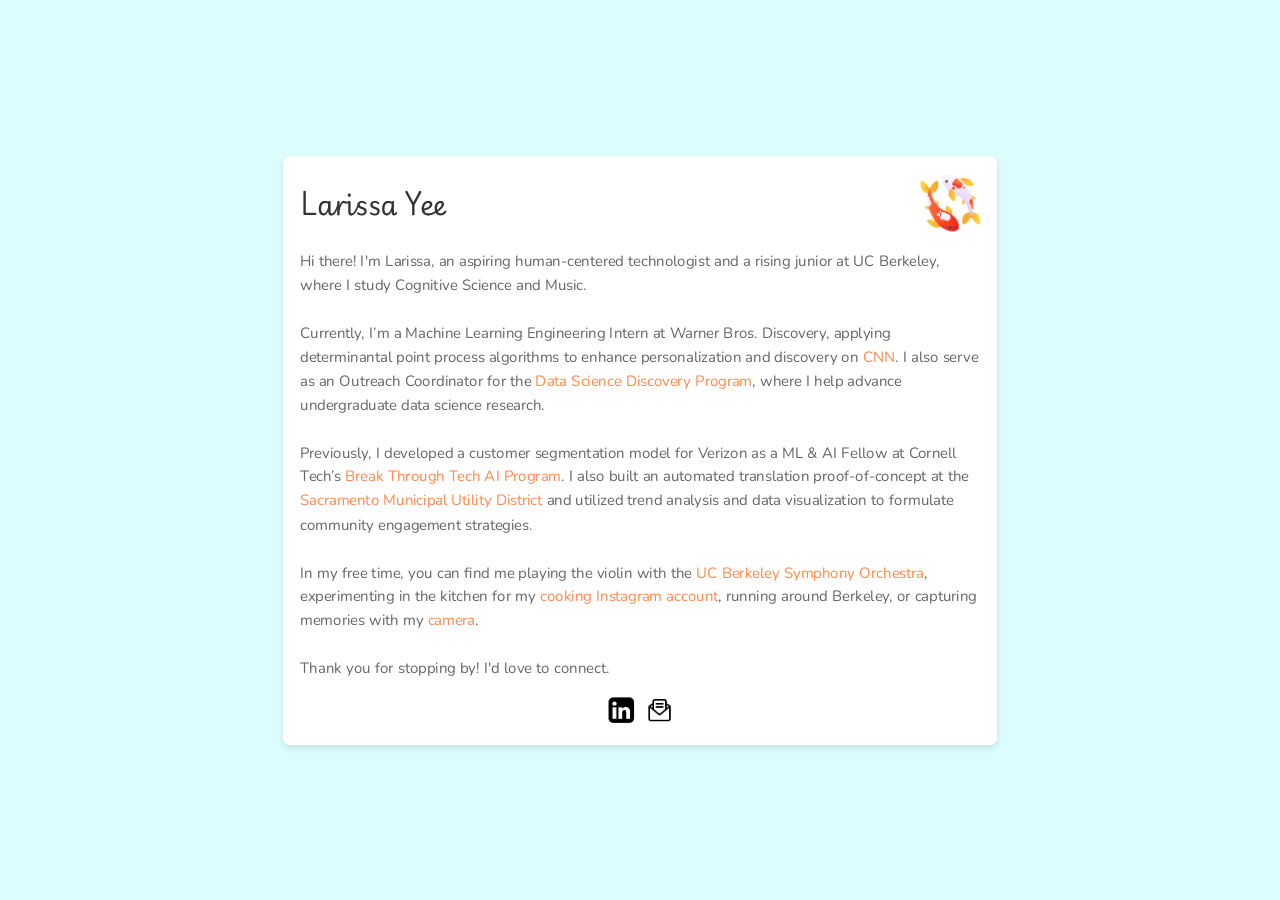
==== index.html @ 5fb636b3 "favicon io" ====
<!DOCTYPE html>
<html lang="en">
<head>
    <meta charset="UTF-8">
    <meta name="viewport" content="width=device-width, initial-scale=1.0">
    <title>Larissa Yee</title>
    <link rel="stylesheet" href="style.css">

    <link rel="preconnect" href="https://fonts.googleapis.com">
    <link rel="preconnect" href="https://fonts.gstatic.com" crossorigin>
    <link href="https://fonts.googleapis.com/css2?family=Inter:ital,opsz,wght@0,14..32,100..900;1,14..32,100..900&family=Noto+Sans:ital,wght@0,100..900;1,100..900&family=Nunito:ital,wght@0,200..1000;1,200..1000&family=Playwrite+GB+S:ital,wght@0,100..400;1,100..400&family=Roboto:ital,wght@0,100;0,300;0,400;0,500;0,700;0,900;1,100;1,300;1,400;1,500;1,700;1,900&display=swap" rel="stylesheet">
    
    <link rel="apple-touch-icon" sizes="180x180" href="favicon_io/apple-touch-icon.png">
    <link rel="icon" type="image/png" sizes="32x32" href="favicon_io/favicon-32x32.png">
    <link rel="icon" type="image/png" sizes="16x16" href="favicon_io/favicon-16x16.png">
    <link rel="manifest" href="/site.webmanifest">
</head>

<body>
    <div class="container">
        <div class="header">
            <h1>Larissa Yee</h1>
                <img src="assets/koi-fish.png" alt="pair of koi fish" class="koi-icon">
        </div>

        <p>Hi there! I'm Larissa, an aspiring human-centered technologist and 
            a rising junior at UC Berkeley, where I study Cognitive Science and Music.
        <br>
        <br>
            Currently, I’m a Machine Learning Engineering Intern at Warner Bros. Discovery, 
            applying determinantal point process algorithms to enhance personalization and discovery on <a href="https://www.cnn.com" target="_blank">CNN</a>.
            I also serve as an Outreach Coordinator for the
            <a href="https://cdss.berkeley.edu/discovery" target="_blank">Data Science Discovery Program</a>,
            where I help advance undergraduate data science research. 
        <br>
        <br>
            Previously, I developed a customer segmentation model for Verizon as a ML & AI Fellow at 
            Cornell Tech’s <a href="https://tech.cornell.edu/impact/break-through-tech/break-through-ai/" target="_blank">Break Through Tech AI Program</a>. 
            I also built an automated translation proof-of-concept at the <a href="https://www.smud.org" target="_blank">Sacramento Municipal Utility District</a> 
            and utilized trend analysis and data visualization to formulate community engagement strategies.
        <br>
        <br>
            In my free time, you can find me playing the violin with the
             <a href="https://music.berkeley.edu/performance-ensembles/uc-berkeley-symphony-orchestra" target="_blank">UC Berkeley Symphony Orchestra</a>, 
            experimenting in the kitchen for my
             <a href="https://www.instagram.com/ourzookitchen/" target="_blank">cooking Instagram account</a>, 
            running around Berkeley, or capturing memories with my 
            <a href="https://www.instagram.com/issas.lens/" target="_blank">camera</a>.
        <br>
        <br>
            Thank you for stopping by! I'd love to connect. 
        </p>

        <div class="social-icons">
            <a href="https://www.linkedin.com/in/larissa-yee" target="_blank" class="social-icon">
                <img src="assets/linkedin-sign.png" alt="LinkedIn">
            </a>
            <a href="mailto:larissa.yee@berkeley.edu" class="social-icon">
                <img src="assets/email.png" alt="Email">
            </a>
        </div>
    </div>
</body>
</html>
---- style.css ----
html, body {
    height: 100%;
    margin: 0;
    font-family: "Nunito", sans-serif;
    display: flex;
    align-items: center; /* Vertically center the container */
    justify-content: center; /* Horizontally center the container */
    background-color: rgb(220, 253, 253); 
    /* background-color: #f4f4f4; /* Light background color 
    /*background-color: rgb(220, 255, 255); */
    overflow: hidden; 
}

.container {
    max-width: 800px;
    padding: 20px;
    background-color: #ffffff; /* White background for the container */
    border-radius: 8px; /* Rounded corners for the container */
    text-align: left;
    box-shadow: 0 4px 8px rgba(0, 0, 0, 0.1); /* Optional: Adds a shadow for a subtle 3D effect */
    transform: scale(0.85); /* Adjust the scale to make the container smaller */
    transform-origin: center; /* Ensures the container scales from the center */
}

.header {
    display: flex;
    align-items: center;
    justify-content: space-between;
    margin-bottom: 20px;
}

.header h1 {
    margin: 0;
    font-size: 2em;
    color: #333; /* Dark text color */
    font-family: "Playwrite GB S", cursive;
}

.header .koi-icon {
    width: 70px; /* Size of the right-aligned icon */
    height: auto;
}

p {
    font-size: 1.1em;
    line-height: 1.6;
    color: #666; /* Slightly lighter text color for paragraph */
    margin: 0 0 20px 0; /* Margin at the bottom only */
}

.social-icons {
    display: flex;
    justify-content: center;
    gap: 15px; /* Space between icons */
}

.social-icons .social-icon img {
    width: 30px; /* Size of social media icons */
    height: auto;
}

/* General link styles */
a{
    color: #ff894e; /* Default color for links */
    text-decoration: none; /* Remove underline from links */
}

/* Link color when hovered */
a:hover {
    text-decoration: underline; /* Underline on hover for better visibility */
}
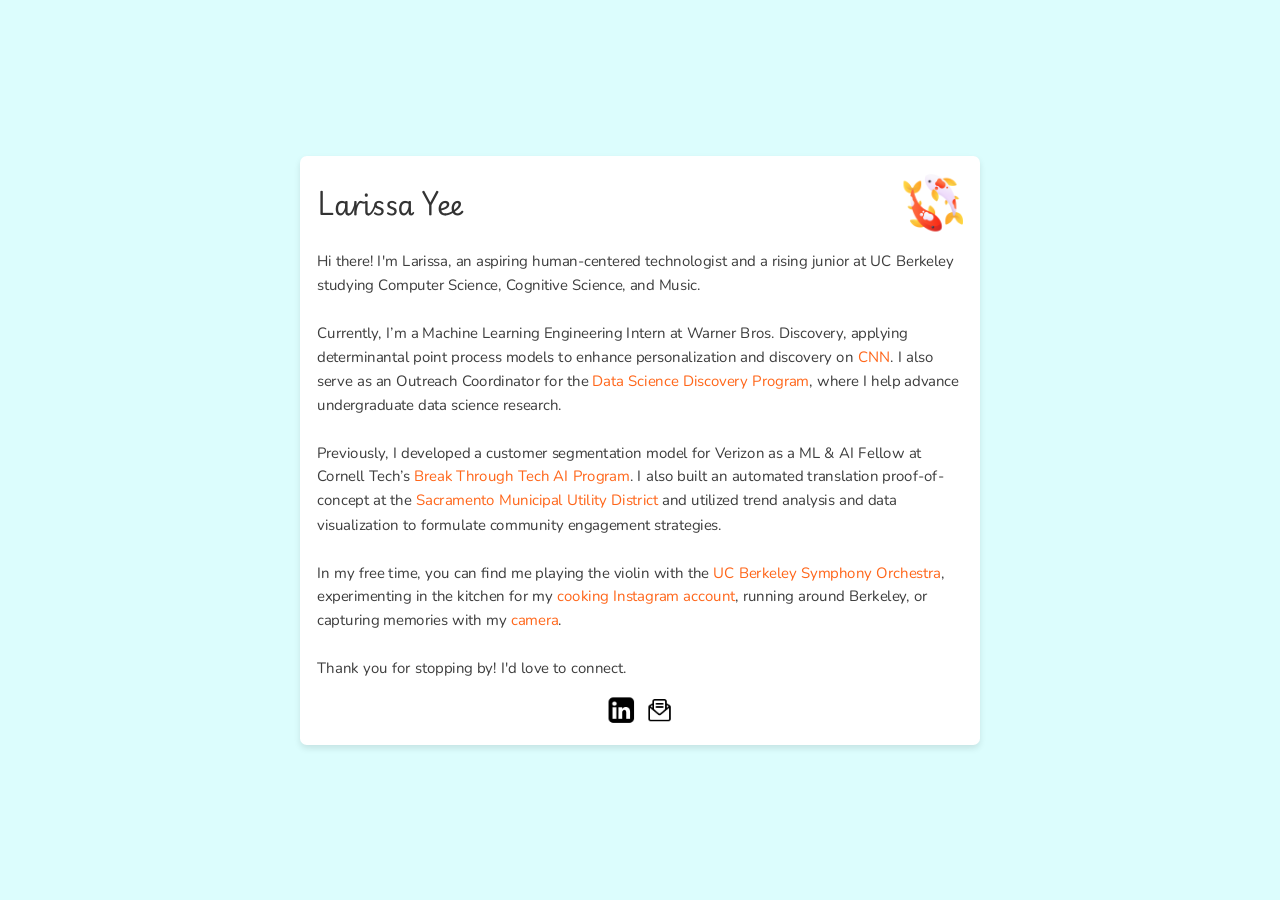
==== commit 1b6c44fe: "major" ====
--- a/index.html
+++ b/index.html
@@ -24,11 +24,11 @@
         </div>
 
         <p>Hi there! I'm Larissa, an aspiring human-centered technologist and 
-            a rising junior at UC Berkeley, where I study Cognitive Science and Music.
+            a rising junior at UC Berkeley studying Computer Science, Cognitive Science, and Music.
         <br>
         <br>
             Currently, I’m a Machine Learning Engineering Intern at Warner Bros. Discovery, 
-            applying determinantal point process algorithms to enhance personalization and discovery on <a href="https://www.cnn.com" target="_blank">CNN</a>.
+            applying determinantal point process models to enhance personalization and discovery on <a href="https://www.cnn.com" target="_blank">CNN</a>.
             I also serve as an Outreach Coordinator for the
             <a href="https://cdss.berkeley.edu/discovery" target="_blank">Data Science Discovery Program</a>,
             where I help advance undergraduate data science research. 
--- a/style.css
+++ b/style.css
@@ -6,12 +6,11 @@
     align-items: center; /* Vertically center the container */
     justify-content: center; /* Horizontally center the container */
     background-color: rgb(220, 253, 253); 
-    /* background-color: #f4f4f4; /* Light background color 
-    /*background-color: rgb(220, 255, 255); */
     overflow: hidden; 
 }
 
 .container {
+    max-width: 100%; /*800px*/
     max-width: 800px;
     padding: 20px;
     background-color: #ffffff; /* White background for the container */
@@ -20,6 +19,8 @@
     box-shadow: 0 4px 8px rgba(0, 0, 0, 0.1); /* Optional: Adds a shadow for a subtle 3D effect */
     transform: scale(0.85); /* Adjust the scale to make the container smaller */
     transform-origin: center; /* Ensures the container scales from the center */
+    margin: 0 10px;
+    box-sizing: border-box;
 }
 
 .header {
@@ -27,6 +28,7 @@
     align-items: center;
     justify-content: space-between;
     margin-bottom: 20px;
+    flex-wrap: wrap;
 }
 
 .header h1 {
@@ -34,6 +36,7 @@
     font-size: 2em;
     color: #333; /* Dark text color */
     font-family: "Playwrite GB S", cursive;
+    flex: 1;
 }
 
 .header .koi-icon {
@@ -44,7 +47,7 @@
 p {
     font-size: 1.1em;
     line-height: 1.6;
-    color: #666; /* Slightly lighter text color for paragraph */
+    color: #3d3d3d; /* Slightly lighter text color for paragraph */
     margin: 0 0 20px 0; /* Margin at the bottom only */
 }
 
@@ -52,6 +55,7 @@
     display: flex;
     justify-content: center;
     gap: 15px; /* Space between icons */
+    flex-wrap: wrap;
 }
 
 .social-icons .social-icon img {
@@ -61,7 +65,7 @@
 
 /* General link styles */
 a{
-    color: #ff894e; /* Default color for links */
+    color: #ff661a; /* Default color for links */
     text-decoration: none; /* Remove underline from links */
 }
 
@@ -69,3 +73,48 @@
 a:hover {
     text-decoration: underline; /* Underline on hover for better visibility */
 }
+
+/* Media Queries for Responsive Design */
+@media (max-width: 600px) {
+    .header h1 {
+        font-size: 1.2em; /* Smaller font size on very small screens */
+    }
+
+    .header .koi-icon {
+        width: 40px; /* Smaller icon on very small screens */
+    }
+
+    p {
+        font-size: 0.9em; /* Slightly smaller font size */
+    }
+
+    .social-icons {
+        gap: 5px; /* Even smaller space between icons on very small screens */
+    }
+
+    .social-icons .social-icon img {
+        width: 20px; /* Smaller icons on very small screens */
+    }
+}
+
+@media (max-width: 400px) {
+    .header h1 {
+        font-size: 1em; /* Further reduce font size on very small screens */
+    }
+
+    .header .koi-icon {
+        width: 30px; /* Even smaller icon on very small screens */
+    }
+
+    p {
+        font-size: 0.8em; /* Further reduce font size for very small screens */
+    }
+
+    .social-icons {
+        gap: 2px; /* Minimal space between icons on very small screens */
+    }
+
+    .social-icons .social-icon img {
+        width: 15px; /* Even smaller icons on very small screens */
+    }
+}
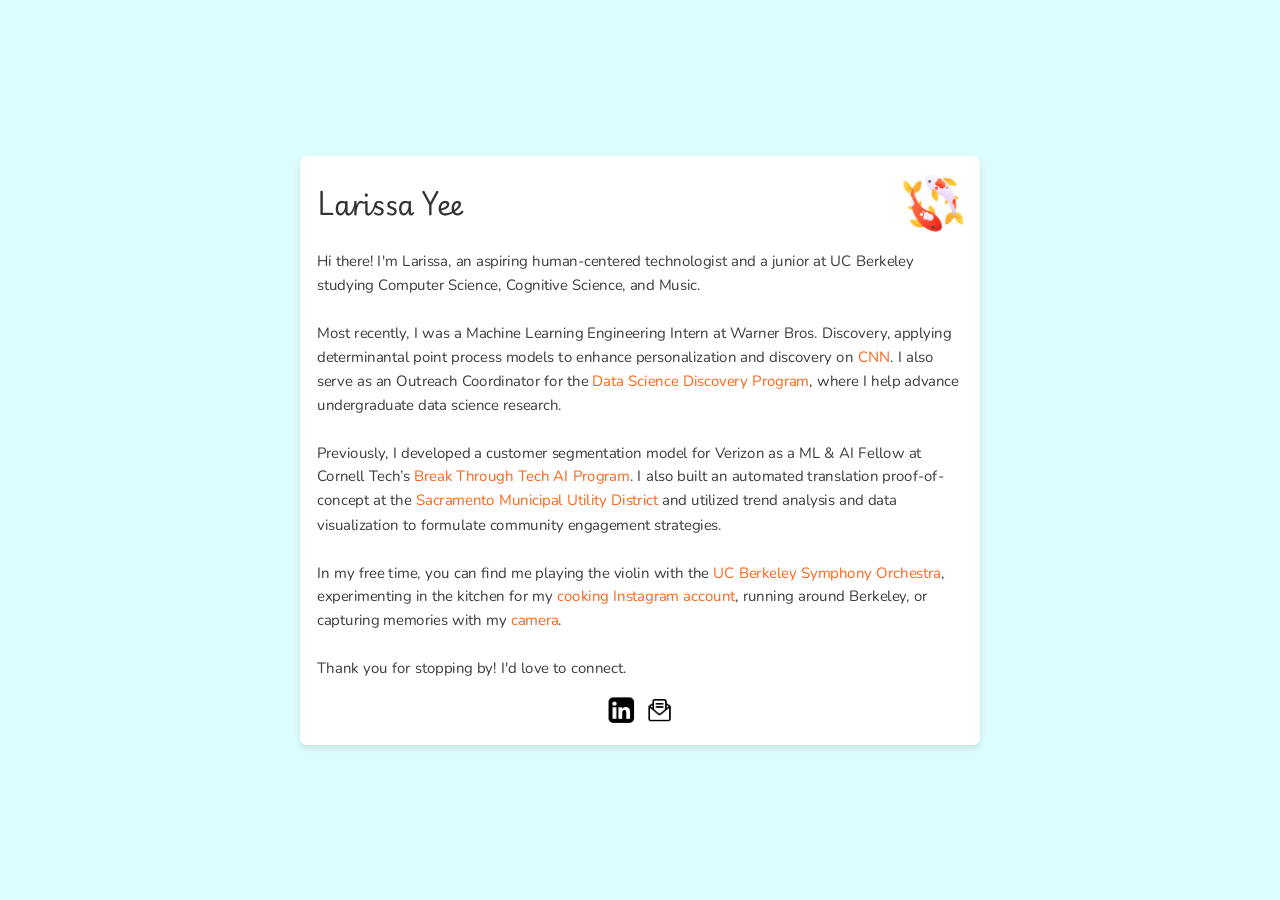
==== commit 47b1659e: "content" ====
--- a/index.html
+++ b/index.html
@@ -24,10 +24,10 @@
         </div>
 
         <p>Hi there! I'm Larissa, an aspiring human-centered technologist and 
-            a rising junior at UC Berkeley studying Computer Science, Cognitive Science, and Music.
+            a junior at UC Berkeley studying Computer Science, Cognitive Science, and Music.
         <br>
         <br>
-            Currently, I’m a Machine Learning Engineering Intern at Warner Bros. Discovery, 
+            Most recently, I was a Machine Learning Engineering Intern at Warner Bros. Discovery, 
             applying determinantal point process models to enhance personalization and discovery on <a href="https://www.cnn.com" target="_blank">CNN</a>.
             I also serve as an Outreach Coordinator for the
             <a href="https://cdss.berkeley.edu/discovery" target="_blank">Data Science Discovery Program</a>,
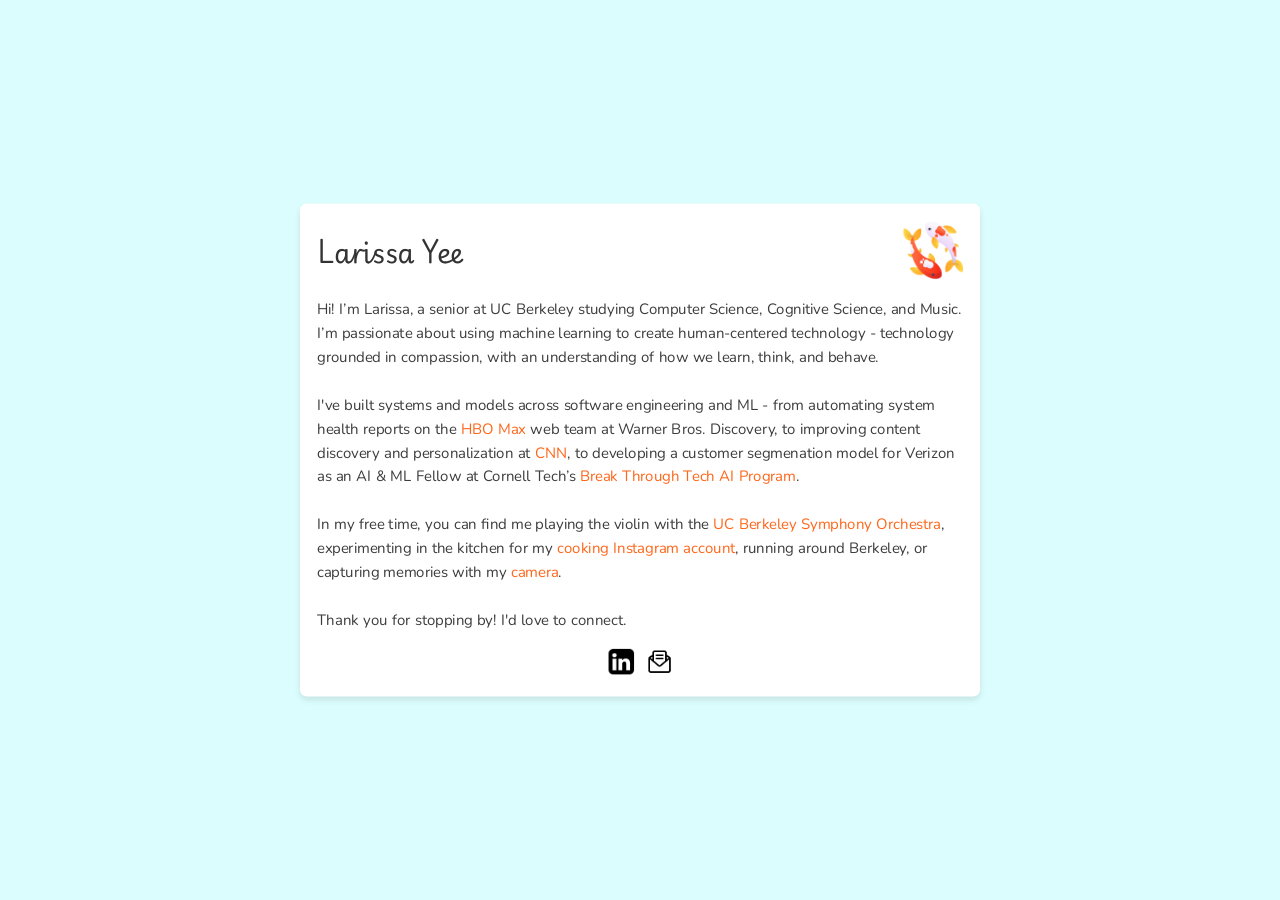
==== commit 60366a5a: "blurb update" ====
--- a/index.html
+++ b/index.html
@@ -23,21 +23,13 @@
                 <img src="assets/koi-fish.png" alt="pair of koi fish" class="koi-icon">
         </div>
 
-        <p>Hi there! I'm Larissa, an aspiring human-centered technologist and 
-            a junior at UC Berkeley studying Computer Science, Cognitive Science, and Music.
+        <p>Hi! I’m Larissa, a senior at UC Berkeley studying Computer Science, Cognitive Science, and Music.
+            I’m passionate about using machine learning to create human-centered technology - technology grounded in compassion, with an understanding of how we learn, think, and behave. 
         <br>
         <br>
-            Most recently, I was a Machine Learning Engineering Intern at Warner Bros. Discovery, 
-            applying determinantal point process models to enhance personalization and discovery on <a href="https://www.cnn.com" target="_blank">CNN</a>.
-            I also serve as an Outreach Coordinator for the
-            <a href="https://cdss.berkeley.edu/discovery" target="_blank">Data Science Discovery Program</a>,
-            where I help advance undergraduate data science research. 
-        <br>
-        <br>
-            Previously, I developed a customer segmentation model for Verizon as a ML & AI Fellow at 
-            Cornell Tech’s <a href="https://tech.cornell.edu/impact/break-through-tech/break-through-ai/" target="_blank">Break Through Tech AI Program</a>. 
-            I also built an automated translation proof-of-concept at the <a href="https://www.smud.org" target="_blank">Sacramento Municipal Utility District</a> 
-            and utilized trend analysis and data visualization to formulate community engagement strategies.
+            I've built systems and models across software engineering and ML - from automating system health reports on the <a href="https://www.hbomax.com/" target="_blank">HBO Max</a> web team at Warner Bros. Discovery,
+            to improving content discovery and personalization at <a href="https://www.cnn.com" target="_blank">CNN</a>,
+            to developing a customer segmenation model for Verizon as an AI & ML Fellow at Cornell Tech’s <a href="https://tech.cornell.edu/impact/break-through-tech/break-through-ai/" target="_blank">Break Through Tech AI Program</a>. 
         <br>
         <br>
             In my free time, you can find me playing the violin with the
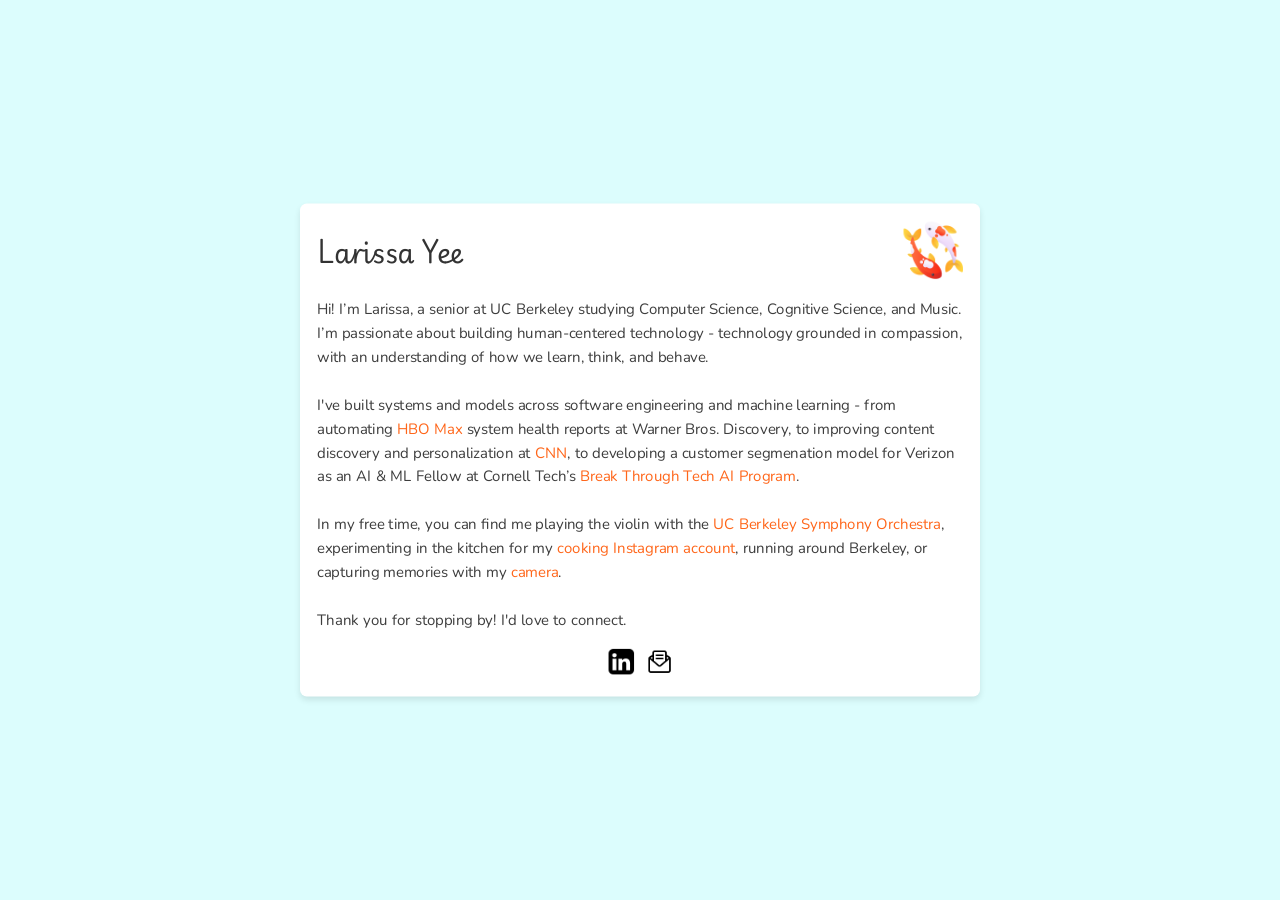
==== commit 32cbfe5a: "update blurb" ====
--- a/index.html
+++ b/index.html
@@ -24,10 +24,10 @@
         </div>
 
         <p>Hi! I’m Larissa, a senior at UC Berkeley studying Computer Science, Cognitive Science, and Music.
-            I’m passionate about using machine learning to create human-centered technology - technology grounded in compassion, with an understanding of how we learn, think, and behave. 
+            I’m passionate about building human-centered technology - technology grounded in compassion, with an understanding of how we learn, think, and behave. 
         <br>
         <br>
-            I've built systems and models across software engineering and ML - from automating system health reports on the <a href="https://www.hbomax.com/" target="_blank">HBO Max</a> web team at Warner Bros. Discovery,
+            I've built systems and models across software engineering and machine learning - from automating <a href="https://www.hbomax.com/" target="_blank">HBO Max</a> system health reports at Warner Bros. Discovery,
             to improving content discovery and personalization at <a href="https://www.cnn.com" target="_blank">CNN</a>,
             to developing a customer segmenation model for Verizon as an AI & ML Fellow at Cornell Tech’s <a href="https://tech.cornell.edu/impact/break-through-tech/break-through-ai/" target="_blank">Break Through Tech AI Program</a>. 
         <br>
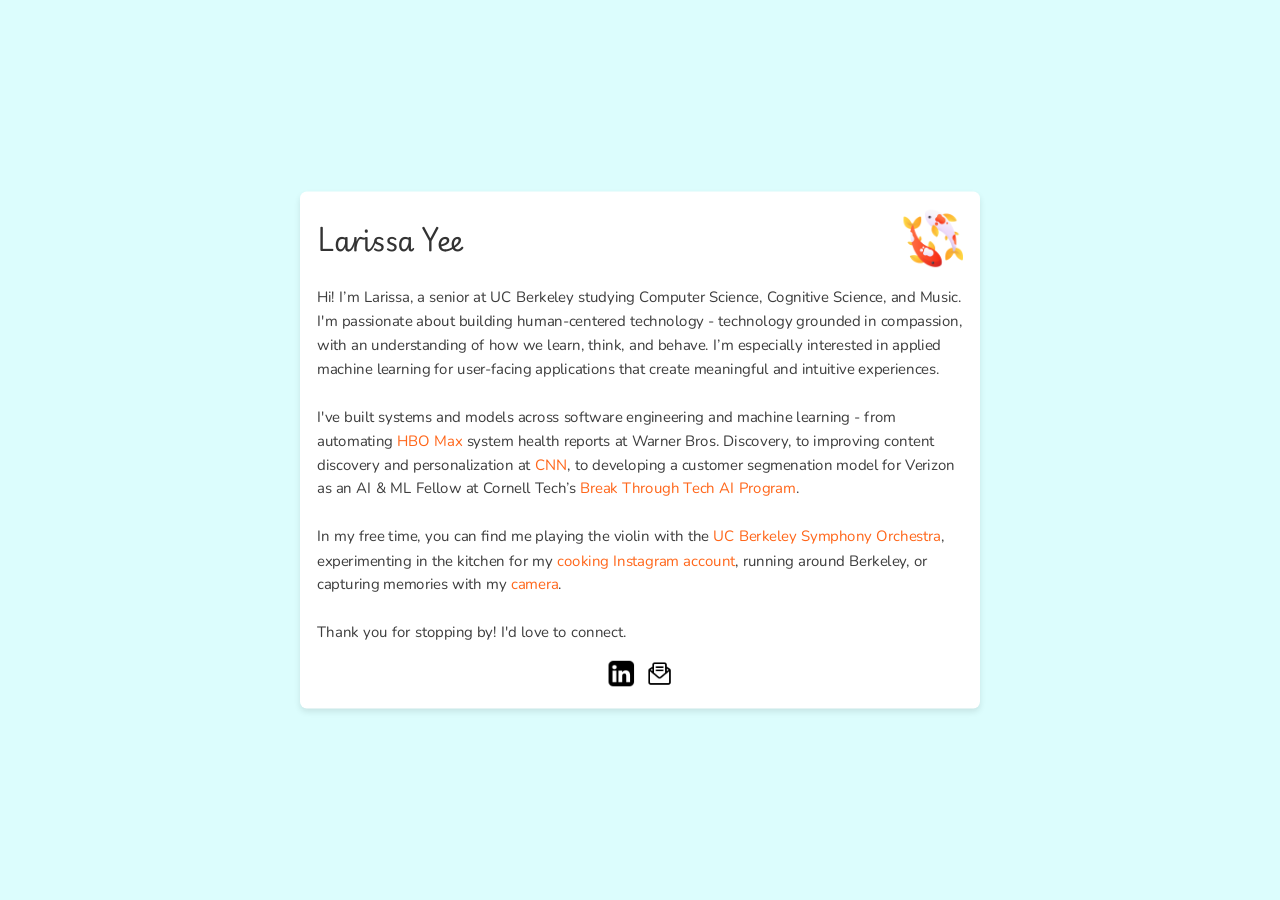
==== commit 35e971d2: "blurb update i like now" ====
--- a/index.html
+++ b/index.html
@@ -24,7 +24,8 @@
         </div>
 
         <p>Hi! I’m Larissa, a senior at UC Berkeley studying Computer Science, Cognitive Science, and Music.
-            I’m passionate about building human-centered technology - technology grounded in compassion, with an understanding of how we learn, think, and behave. 
+            I'm passionate about building human-centered technology - technology grounded in compassion, with an understanding of how we learn, think, and behave.
+            I’m especially interested in applied machine learning for user-facing applications that create meaningful and intuitive experiences.
         <br>
         <br>
             I've built systems and models across software engineering and machine learning - from automating <a href="https://www.hbomax.com/" target="_blank">HBO Max</a> system health reports at Warner Bros. Discovery,
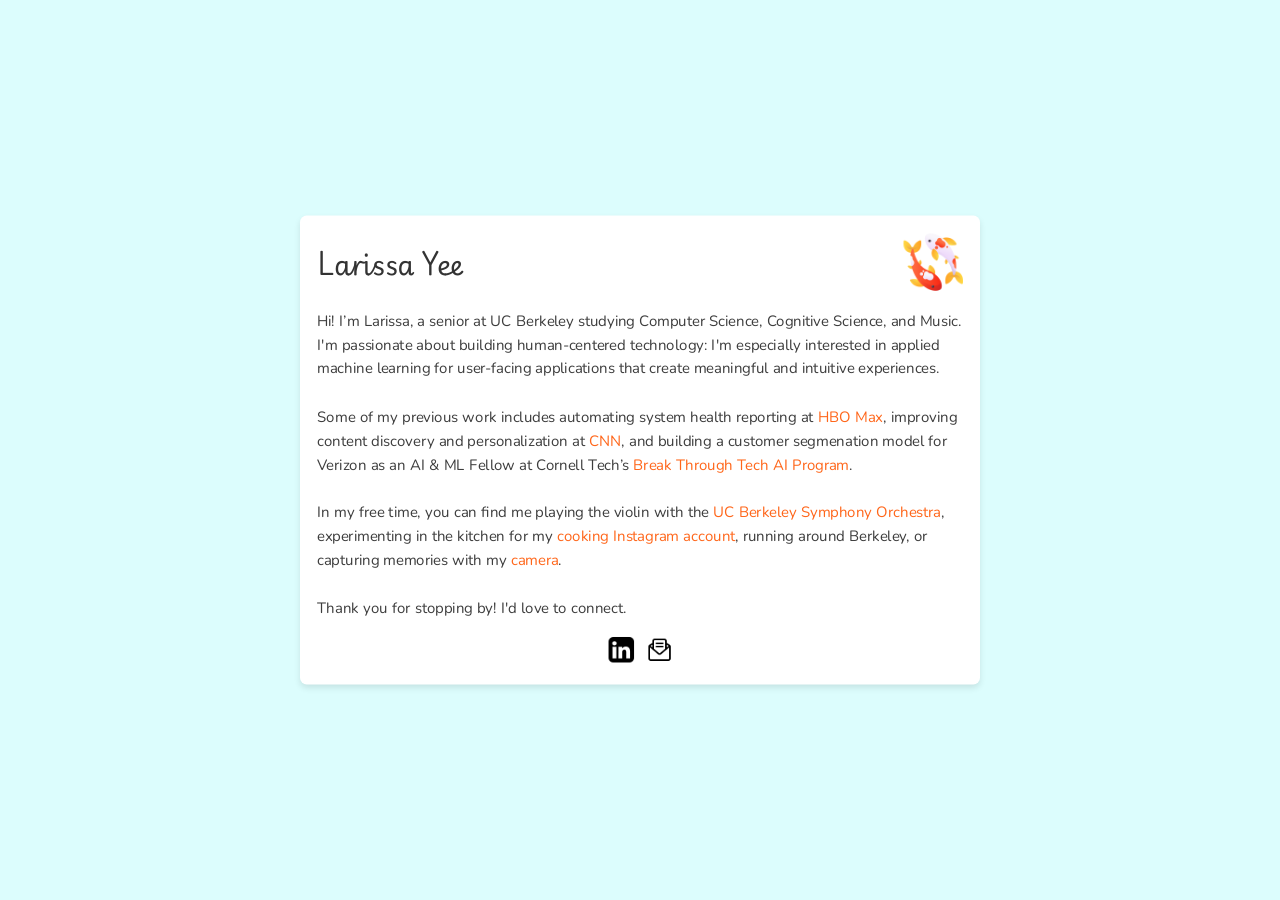
==== commit 2c00d949: "update bio" ====
--- a/index.html
+++ b/index.html
@@ -24,13 +24,11 @@
         </div>
 
         <p>Hi! I’m Larissa, a senior at UC Berkeley studying Computer Science, Cognitive Science, and Music.
-            I'm passionate about building human-centered technology - technology grounded in compassion, with an understanding of how we learn, think, and behave.
-            I’m especially interested in applied machine learning for user-facing applications that create meaningful and intuitive experiences.
+            I'm passionate about building human-centered technology: I'm especially interested in applied machine learning for user-facing applications that create meaningful and intuitive experiences.
         <br>
         <br>
-            I've built systems and models across software engineering and machine learning - from automating <a href="https://www.hbomax.com/" target="_blank">HBO Max</a> system health reports at Warner Bros. Discovery,
-            to improving content discovery and personalization at <a href="https://www.cnn.com" target="_blank">CNN</a>,
-            to developing a customer segmenation model for Verizon as an AI & ML Fellow at Cornell Tech’s <a href="https://tech.cornell.edu/impact/break-through-tech/break-through-ai/" target="_blank">Break Through Tech AI Program</a>. 
+            Some of my previous work includes automating system health reporting at <a href="https://www.hbomax.com/" target="_blank">HBO Max</a>, improving content discovery and personalization at <a href="https://www.cnn.com" target="_blank">CNN</a>,
+            and building a customer segmenation model for Verizon as an AI & ML Fellow at Cornell Tech’s <a href="https://tech.cornell.edu/impact/break-through-tech/break-through-ai/" target="_blank">Break Through Tech AI Program</a>. 
         <br>
         <br>
             In my free time, you can find me playing the violin with the
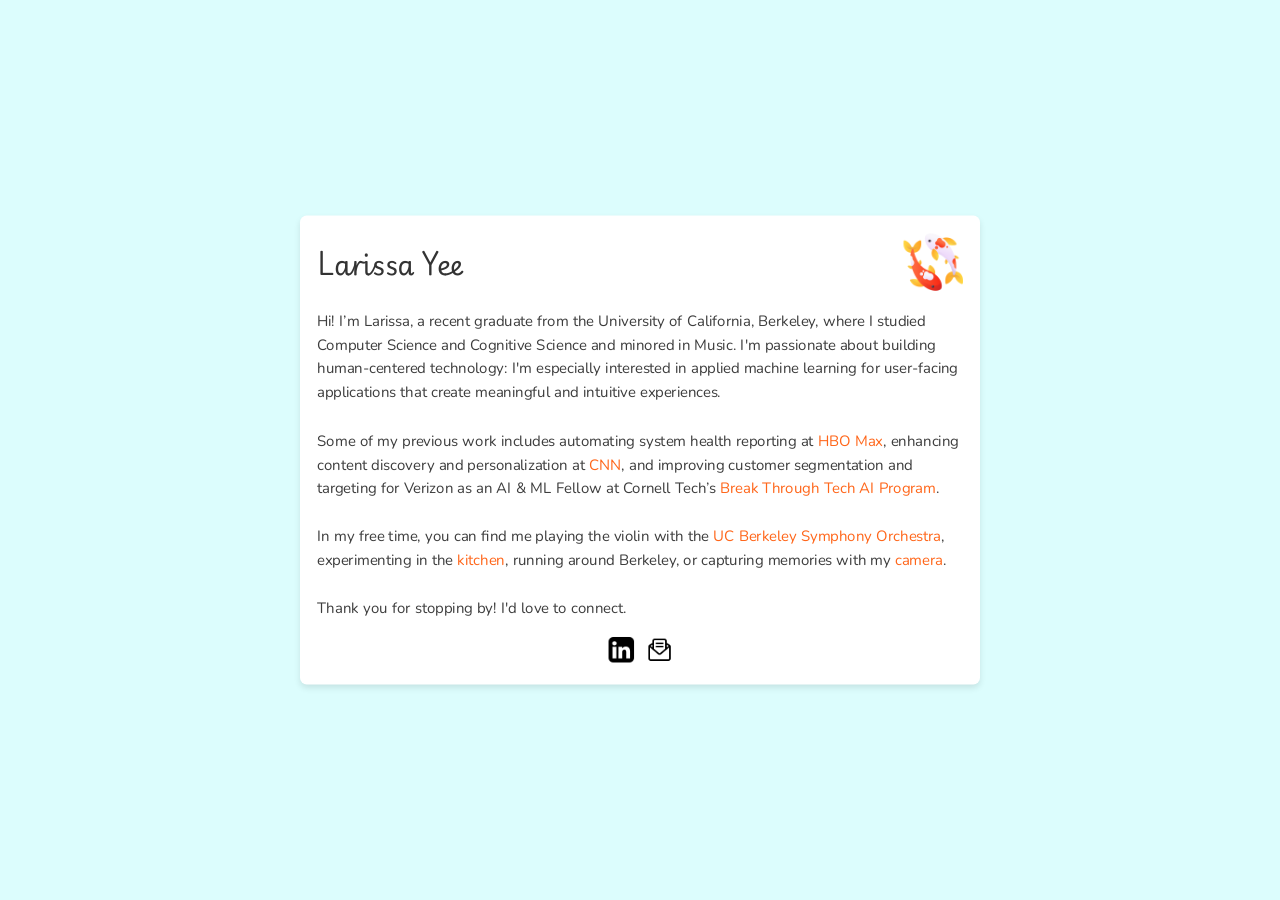
==== commit c94af7d4: "grad bio" ====
--- a/index.html
+++ b/index.html
@@ -23,18 +23,17 @@
                 <img src="assets/koi-fish.png" alt="pair of koi fish" class="koi-icon">
         </div>
 
-        <p>Hi! I’m Larissa, a senior at UC Berkeley studying Computer Science, Cognitive Science, and Music.
+        <p>Hi! I’m Larissa, a recent graduate from the University of California, Berkeley, where I studied Computer Science and Cognitive Science and minored in Music.
             I'm passionate about building human-centered technology: I'm especially interested in applied machine learning for user-facing applications that create meaningful and intuitive experiences.
         <br>
         <br>
-            Some of my previous work includes automating system health reporting at <a href="https://www.hbomax.com/" target="_blank">HBO Max</a>, improving content discovery and personalization at <a href="https://www.cnn.com" target="_blank">CNN</a>,
-            and building a customer segmenation model for Verizon as an AI & ML Fellow at Cornell Tech’s <a href="https://tech.cornell.edu/impact/break-through-tech/break-through-ai/" target="_blank">Break Through Tech AI Program</a>. 
+            Some of my previous work includes automating system health reporting at <a href="https://www.hbomax.com/" target="_blank">HBO Max</a>, enhancing content discovery and personalization at <a href="https://www.cnn.com" target="_blank">CNN</a>,
+            and improving customer segmentation and targeting for Verizon as an AI & ML Fellow at Cornell Tech’s <a href="https://tech.cornell.edu/impact/break-through-tech/break-through-ai/" target="_blank">Break Through Tech AI Program</a>. 
         <br>
         <br>
             In my free time, you can find me playing the violin with the
              <a href="https://music.berkeley.edu/performance-ensembles/uc-berkeley-symphony-orchestra" target="_blank">UC Berkeley Symphony Orchestra</a>, 
-            experimenting in the kitchen for my
-             <a href="https://www.instagram.com/ourzookitchen/" target="_blank">cooking Instagram account</a>, 
+            experimenting in the <a href="https://www.instagram.com/ourzookitchen/" target="_blank">kitchen</a>, 
             running around Berkeley, or capturing memories with my 
             <a href="https://www.instagram.com/issas.lens/" target="_blank">camera</a>.
         <br>
